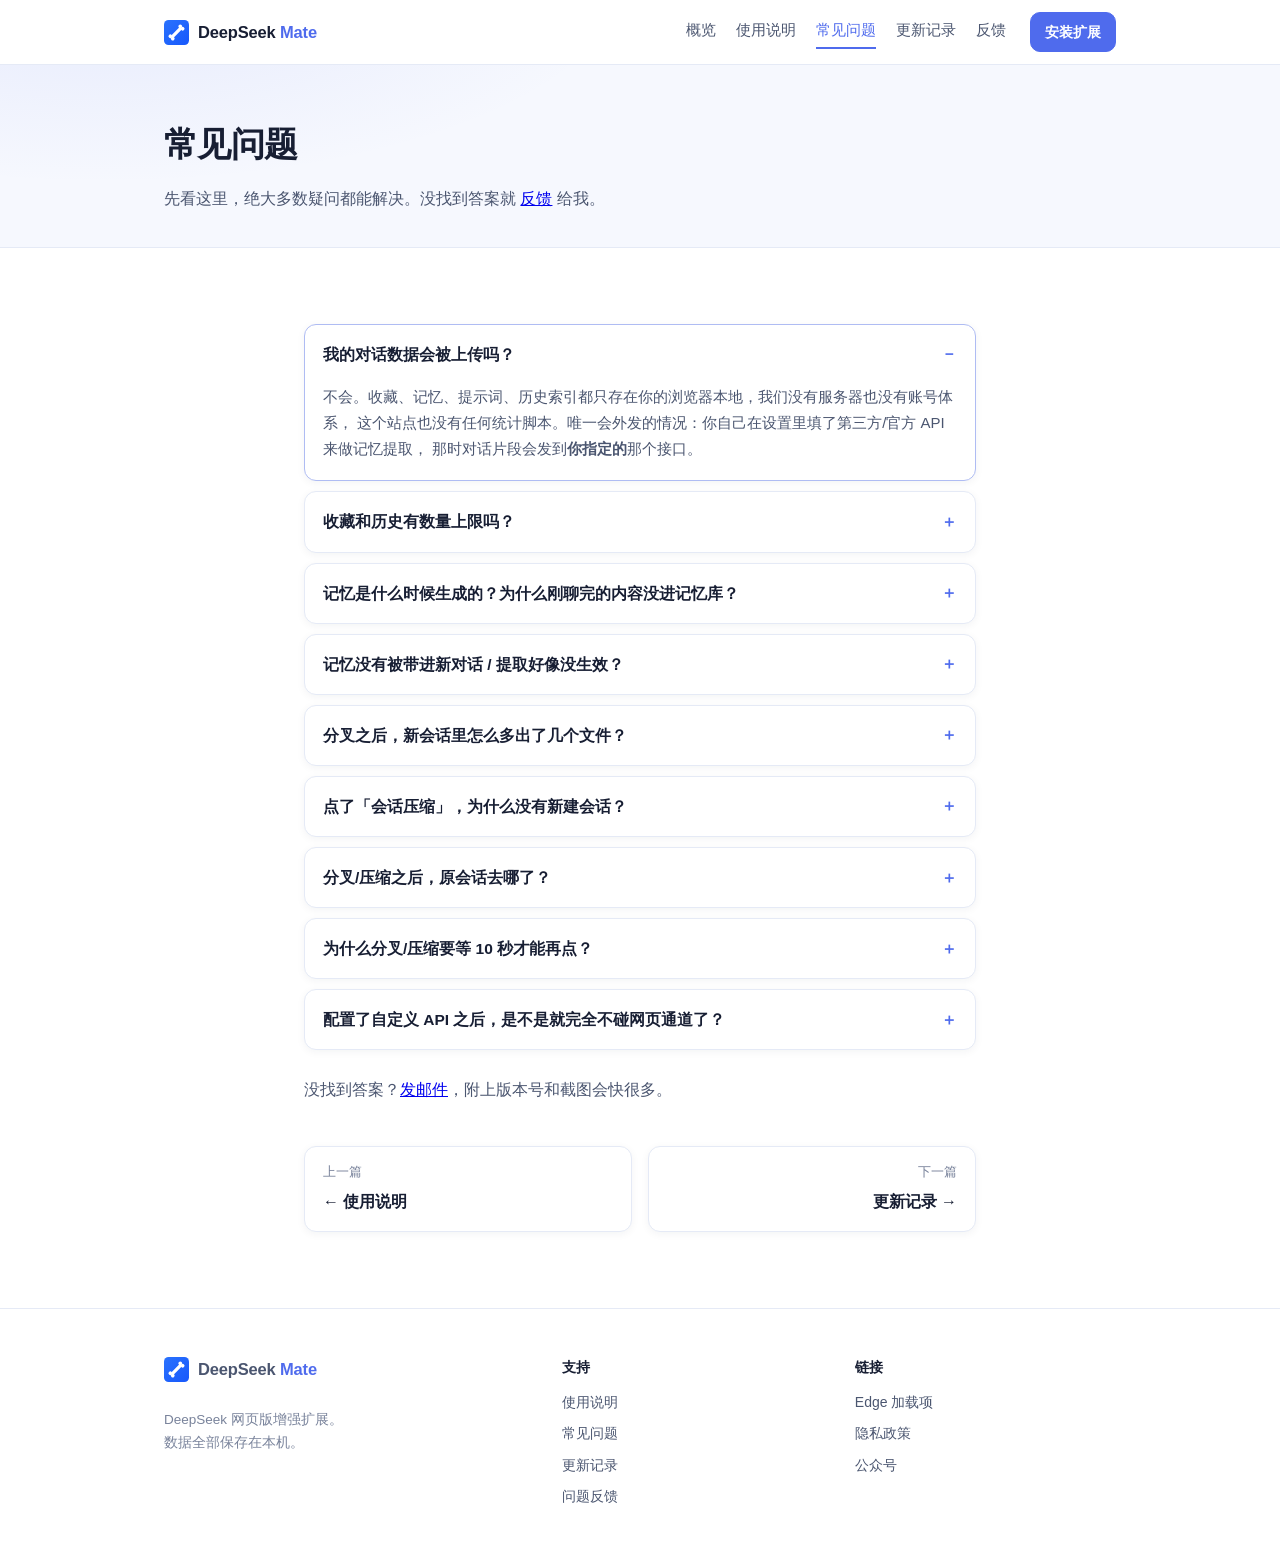
==== faq.html @ b3b19db7 "站点文案收尾：真实公众号二维码、反馈邮箱、精简页尾 - 公众号二维码换成真实图（344×344 PNG，保留 quiet zone 未裁剪） - 反馈邮箱 deepseekmate2026@163.c" ====
<!DOCTYPE html>
<html lang="zh-CN">
<head>
<meta charset="utf-8">
<meta name="viewport" content="width=device-width, initial-scale=1">
<title>常见问题 — DeepSeek Mate</title>
<meta name="description" content="DeepSeek Mate 常见问题：数据是否上传、付费、同步条数、上限、记忆不生效、附件、压缩、账号风控等。">
<link rel="icon" type="image/svg+xml" href="assets/logo.svg">
<link rel="stylesheet" href="style.css">
</head>
<body>

<header class="site-header">
  <div class="wrap header-inner">
    <a class="brand" href="index.html">
      <img class="brand-mark" src="assets/logo.svg" alt="" width="26" height="26" decoding="async">
      <span class="brand-name">DeepSeek <b>Mate</b></span>
    </a>
    <nav class="site-nav">
      <a href="index.html">概览</a>
      <a href="guide.html">使用说明</a>
      <a href="faq.html" class="active">常见问题</a>
      <a href="changelog.html">更新记录</a>
      <a href="index.html#feedback">反馈</a>
    </nav>
    <a class="btn btn--primary btn--sm nav-cta"
       href="https://microsoftedge.microsoft.com/addons/detail/deepseek-mate/obldeakoojcpjagdhpnipjaepcakjmec"
       target="_blank" rel="noopener">安装扩展</a>
  </div>
</header>

<main>

  <div class="page-header">
    <div class="wrap">
      <h1>常见问题</h1>
      <p>先看这里，绝大多数疑问都能解决。没找到答案就 <a href="index.html#feedback">反馈</a> 给我。</p>
    </div>
  </div>

  <section class="section">
    <div class="wrap narrow">

      <div class="faq">

        <details open>
          <summary>我的对话数据会被上传吗？</summary>
          <p>不会。收藏、记忆、提示词、历史索引都只存在你的浏览器本地，我们没有服务器也没有账号体系，
          这个站点也没有任何统计脚本。唯一会外发的情况：你自己在设置里填了第三方/官方 API 来做记忆提取，
          那时对话片段会发到<strong>你指定的</strong>那个接口。</p>
        </details>

        <details>
          <summary>收藏和历史有数量上限吗？</summary>
          <p>收藏 1000 条；本地历史索引 2000 条。都是本地存储的限制，超出时会优先淘汰最旧的记录，
          并且会在设置页的状态里说明。</p>
          <p>另外同步是<strong>分页</strong>的：DeepSeek 服务端每页给 100 条，扩展会自动翻页继续拉，
          所以不会"只同步到 100 条"。</p>
        </details>

        <details>
          <summary>记忆是什么时候生成的？为什么刚聊完的内容没进记忆库？</summary>
          <p>记忆是<strong>异步</strong>生成的，分两步，都不是"边聊边立刻入库"：</p>
          <p><strong>① 提炼</strong>：手动点 <code>⋯</code> →「记忆提取」，或开启「自动提取」
          （默认关闭，在你空闲一段时间后才触发）。这一步本质是让模型把这段对话读一遍再给出结论，
          要跑几秒到几十秒 —— 即使选了"自动"，也只是<strong>到点才发起</strong>，不是即时执行。</p>
          <p><strong>② 写入</strong>：提炼返回之后，才会写进本机的记忆库。</p>
          <p>所以刚聊完的内容不会马上出现在记忆里。另外「新对话自动带上记忆」带的是
          <strong>记忆库里已有的</strong>记忆，不是当前这段对话的内容。想立刻看到效果，
          就手动点一次「记忆提取」，等提示出现结果后再去记忆页看。</p>
        </details>

        <details>
          <summary>记忆没有被带进新对话 / 提取好像没生效？</summary>
          <p>按顺序看三处：① 功能选项里的「记忆功能」总开关；② 记忆设置里的「自动注入记忆」；
          ③ 这条记忆是否在记忆库里（记忆页会标出「从未被带出」）。</p>
          <p>另外网页通道的自动提取会受风控影响，需要稳定运行的话建议配置自己的 API。
          手动提取失败时会有明确提示（不会静默）。</p>
        </details>

        <details>
          <summary>分叉之后，新会话里怎么多出了几个文件？</summary>
          <p>这是「附件边界」的问题：从一个非最后轮的回答处分支时，旧版本会把分支点之后那几轮上传的附件
          也一起带过去。已在后续版本修复（只带分支点及之前用到的附件）。</p>
        </details>

        <details>
          <summary>点了「会话压缩」，为什么没有新建会话？</summary>
          <p>1.1.0 之前的版本有这个问题（判断"回复是否生成完"用错了依据），1.1.0 已修复。
          如果你还遇到，请带上版本号和截图反馈。</p>
        </details>

        <details>
          <summary>分叉/压缩之后，原会话去哪了？</summary>
          <p>默认<strong>原样保留、不动</strong>。压缩时可选三种去向：不挪动 / 归入「临时会话」分组
          （约 45 分钟后自动清理）/ 归入「归档」分组（保留）。分叉出来的新会话标题带「【分叉】」前缀。</p>
        </details>

        <details>
          <summary>为什么分叉/压缩要等 10 秒才能再点？</summary>
          <p>因为这些动作会真的在你账号里新建会话、发消息、改标题。连续快速操作最容易被判定为脚本行为，
          所以我们加了流控：基础间隔 10 秒，连续操作自动拉长到 30 / 60 秒，同一个对话 60 秒内不能重复操作。
          被拦下时提示会告诉你还要等几秒。</p>
        </details>

        <details>
          <summary>配置了自定义 API 之后，是不是就完全不碰网页通道了？</summary>
          <p>不是。<strong>「记忆提取」和「会话压缩的摘要」</strong>会改走你配的 API —— 这两段不走网页、
          不进风控、也不产生临时会话。</p>
          <p><strong>分叉</strong>本身不需要模型，但它要在你账号里建会话、发消息、改标题，所以只能走网页通道；
          <strong>压缩</strong>最后"建会话 + 发消息 + 改名"也仍然是网页写操作（没配 API 时，摘要还会退回到
          "在会话里就地提问"，那一次提问也走网页模型）。</p>
          <p>所以配 API 能让最频繁的后台任务（提取）彻底安全；分叉 / 压缩仍受操作间隔保护，按需使用、别连续猛点。</p>
          <p>另外：Base URL / API Key / 模型<strong>三项填全才会生效</strong>，填不全时会自动回落到网页通道。</p>
        </details>

      </div>

      <p class="section-sub" style="margin-top:26px">
        没找到答案？<a href="index.html#feedback">发邮件</a>，附上版本号和截图会快很多。
      </p>

      <div class="pager">
        <a href="guide.html"><span class="label">上一篇</span>← 使用说明</a>
        <a class="next" href="changelog.html"><span class="label">下一篇</span>更新记录 →</a>
      </div>
    </div>
  </section>

</main>

<footer class="site-footer">
  <div class="wrap">
    <div class="footer-cols">
      <div>
        <a class="brand" href="index.html">
          <img class="brand-mark" src="assets/logo.svg" alt="" width="26" height="26" decoding="async">
          <span class="brand-name">DeepSeek <b>Mate</b></span>
        </a>
        <p class="muted">DeepSeek 网页版增强扩展。<br>数据全部保存在本机。</p>
      </div>
      <div>
        <h4>支持</h4>
        <ul>
          <li><a href="guide.html">使用说明</a></li>
          <li><a href="faq.html">常见问题</a></li>
          <li><a href="changelog.html">更新记录</a></li>
          <li><a href="index.html#feedback">问题反馈</a></li>
        </ul>
      </div>
      <div>
        <h4>链接</h4>
        <ul>
          <li><a href="https://microsoftedge.microsoft.com/addons/detail/deepseek-mate/obldeakoojcpjagdhpnipjaepcakjmec" target="_blank" rel="noopener">Edge 加载项</a></li>
          <li><a href="privacy.html">隐私政策</a></li>
          <li><a href="index.html#wechat">公众号</a></li>
        </ul>
      </div>
    </div>

  </div>
</footer>

</body>
</html>
---- style.css ----
/* ==========================================================================
   DeepSeek Mate · 帮助与使用说明页
   · 纯静态：不引外部字体 / CDN / 统计脚本
   · 品牌色与扩展一致：#4F6BED
   ========================================================================== */

:root {
  --brand: #4F6BED;
  --brand-dark: #3A55D9;
  --brand-soft: rgba(79, 107, 237, .10);
  --brand-softer: rgba(79, 107, 237, .05);
  --ink: #171E33;
  --ink-2: #4B5670;
  --ink-3: #79839B;
  --bg: #FFFFFF;
  --bg-2: #F6F8FE;
  --line: #E5EAF6;
  --card: #FFFFFF;
  --shadow-sm: 0 2px 8px rgba(23, 30, 51, .05);
  --shadow: 0 10px 30px rgba(23, 30, 51, .09);
  --shadow-lg: 0 22px 60px rgba(23, 30, 51, .16);
  --radius: 16px;
  --maxw: 1000px;
  --maxw-narrow: 720px;
}

@media (prefers-color-scheme: dark) {
  :root {
    --ink: #E9EDF9;
    --ink-2: #B0BAD2;
    --ink-3: #838FAC;
    --bg: #0F131C;
    --bg-2: #141926;
    --line: #242B3B;
    --card: #171D2A;
    --brand-soft: rgba(108, 138, 255, .16);
    --brand-softer: rgba(108, 138, 255, .08);
    --shadow-sm: 0 2px 8px rgba(0, 0, 0, .3);
    --shadow: 0 10px 30px rgba(0, 0, 0, .35);
    --shadow-lg: 0 22px 60px rgba(0, 0, 0, .5);
  }
}

* { box-sizing: border-box; }
html { scroll-behavior: smooth; scroll-padding-top: 76px; }

body {
  margin: 0;
  background: var(--bg);
  color: var(--ink);
  font: 16px/1.75 -apple-system, BlinkMacSystemFont, "Segoe UI", "PingFang SC",
        "Hiragino Sans GB", "Microsoft YaHei", sans-serif;
  -webkit-font-smoothing: antialiased;
}

img { max-width: 100%; }

.wrap { max-width: var(--maxw); margin: 0 auto; padding: 0 24px; }
.wrap.narrow { max-width: var(--maxw-narrow); }

/* ---------- header ---------- */
.site-header {
  position: sticky; top: 0; z-index: 30;
  background: color-mix(in srgb, var(--bg) 86%, transparent);
  backdrop-filter: saturate(1.3) blur(12px);
  border-bottom: 1px solid var(--line);
}

.header-inner {
  display: flex; align-items: center; gap: 20px;
  height: 64px;
}

.brand {
  display: inline-flex; align-items: center; gap: 9px;
  color: var(--ink); text-decoration: none;
  font-weight: 700; font-size: 16.5px; letter-spacing: -.01em;
  white-space: nowrap;
}

.brand b { color: var(--brand); }

.brand-mark { width: 25px; height: 25px; color: var(--brand); flex: 0 0 auto; }

.site-nav { display: flex; gap: 20px; margin-left: auto; font-size: 14.5px; }

.site-nav a {
  color: var(--ink-2); text-decoration: none; padding: 3px 0;
  border-bottom: 2px solid transparent; transition: color .15s, border-color .15s;
}

.site-nav a:hover { color: var(--brand); border-bottom-color: var(--brand); }

.nav-cta { margin-left: 4px; }

/* ---------- buttons ---------- */
.btn {
  display: inline-flex; align-items: center; justify-content: center; gap: 6px;
  padding: 10px 18px; border-radius: 10px;
  border: 1px solid var(--line); background: var(--card); color: var(--ink);
  text-decoration: none; font-size: 15px; font-weight: 600;
  transition: transform .06s ease, border-color .15s, background .15s, color .15s;
  white-space: nowrap;
}

.btn:hover { border-color: var(--brand); color: var(--brand); }
.btn:active { transform: translateY(1px); }

.btn--primary { background: var(--brand); border-color: var(--brand); color: #fff; }
.btn--primary:hover { background: var(--brand-dark); border-color: var(--brand-dark); color: #fff; }

.btn--sm { padding: 7px 14px; font-size: 14px; }
.btn--lg { padding: 13px 24px; font-size: 16px; border-radius: 12px; }

/* ---------- hero ---------- */
.hero {
  padding: 66px 0 54px;
  background:
    radial-gradient(820px 380px at 12% -18%, var(--brand-soft), transparent 68%),
    radial-gradient(700px 340px at 96% -6%, var(--brand-softer), transparent 70%);
  border-bottom: 1px solid var(--line);
}

.hero-grid {
  display: grid;
  grid-template-columns: minmax(0, 1.02fr) minmax(0, 1fr);
  gap: 46px;
  align-items: center;
}

.eyebrow {
  margin: 0 0 14px;
  font-size: 13.5px; font-weight: 700; letter-spacing: .04em;
  color: var(--brand);
  text-transform: uppercase;
}

.hero h1 {
  margin: 0 0 18px;
  font-size: clamp(28px, 3.6vw, 42px);
  line-height: 1.28;
  letter-spacing: -.02em;
}

.hero-sub {
  margin: 0 0 28px;
  color: var(--ink-2);
  font-size: 16.5px;
  line-height: 1.85;
}

.hero-actions { display: flex; flex-wrap: wrap; gap: 12px; }

.social-proof {
  margin: 20px 0 0;
  font-size: 14px;
  color: var(--ink-3);
}

.social-proof b { color: var(--ink); }

.stars { color: #F5A623; letter-spacing: .08em; margin-right: 4px; }

.hero-shot img {
  display: block; width: 100%; height: auto;
  border-radius: 18px;
  border: 1px solid var(--line);
  box-shadow: var(--shadow-lg);
  background: #fff;
}

/* ---------- sections ---------- */
.section { padding: 76px 0; }
.section--alt { background: var(--bg-2); border-top: 1px solid var(--line); border-bottom: 1px solid var(--line); }

.section-title { margin: 0 0 10px; font-size: clamp(22px, 2.6vw, 29px); letter-spacing: -.015em; }
.section-title.center { text-align: center; }

.section-sub { margin: 0 0 42px; color: var(--ink-2); }
.section-sub.center { text-align: center; }

/* ---------- 开发者的一封信 ---------- */
.letter {
  background: var(--card);
  border: 1px solid var(--line);
  border-radius: var(--radius);
  padding: 30px 32px;
  box-shadow: var(--shadow-sm);
}

.letter-head {
  display: flex; align-items: center; gap: 14px;
  padding-bottom: 18px; margin-bottom: 18px;
  border-bottom: 1px dashed var(--line);
}

.avatar-wrap { position: relative; width: 48px; height: 48px; flex: 0 0 auto; }

.avatar {
  width: 48px; height: 48px; border-radius: 50%;
  object-fit: cover;
  border: 1px solid var(--line);
  background: var(--bg-2);
}

.avatar--fallback {
  display: none; place-items: center;
  background: var(--brand); color: #fff; font-weight: 800; font-size: 20px;
  border: none;
}

.avatar-wrap.no-img .avatar--fallback { display: grid; }

.letter-head strong { display: block; font-size: 15.5px; }
.letter-head .muted { font-size: 13px; }

.letter-body p { margin: 0 0 15px; color: var(--ink-2); font-size: 16px; line-height: 1.9; }
.letter-body p:last-child { margin-bottom: 0; }
.letter-body strong { color: var(--ink); }

.letter-sign { color: var(--ink-3) !important; font-size: 15px !important; }

/* ---------- 功能交替图文 ---------- */
.feature-row {
  display: grid;
  grid-template-columns: minmax(0, 1fr) minmax(0, 1fr);
  gap: 48px;
  align-items: center;
  padding: 44px 0;
  border-top: 1px solid var(--line);
}

.feature-row:first-of-type { border-top: none; padding-top: 8px; }

.feature-row--flip .feature-copy { order: 2; }
.feature-row--flip .shot,
.feature-row--flip .shot-pair { order: 1; }

.feature-kicker {
  display: inline-block;
  font-size: 12.5px; font-weight: 800; letter-spacing: .05em;
  color: var(--brand);
  background: var(--brand-soft);
  padding: 3px 10px; border-radius: 999px;
  margin-bottom: 12px;
}

.feature-copy h3 { margin: 0 0 12px; font-size: 22px; line-height: 1.4; letter-spacing: -.01em; }
.feature-copy p { margin: 0 0 14px; color: var(--ink-2); }

.ticks { margin: 14px 0 0; padding: 0; list-style: none; }
.ticks li { position: relative; padding-left: 24px; margin: 9px 0; color: var(--ink-2); font-size: 15.5px; }
.ticks li::before {
  content: "✓"; position: absolute; left: 0; top: 0;
  color: var(--brand); font-weight: 800;
}

/* ---------- 截图卡片 ---------- */
.shot {
  margin: 0;
  background: var(--card);
  border: 1px solid var(--line);
  border-radius: 14px;
  overflow: hidden;
  box-shadow: var(--shadow);
}

.shot img { display: block; width: 100%; height: auto; }

.shot figcaption {
  padding: 10px 14px;
  font-size: 13px;
  color: var(--ink-3);
  border-top: 1px solid var(--line);
  background: var(--bg-2);
}

/* 侧边栏这种窄截图，限制宽度别被拉得过大 */
.shot--panel { max-width: 420px; }
.shot--panel figcaption { text-align: center; }

.shot-pair { display: grid; gap: 16px; }
.shot-pair .shot:last-child { box-shadow: var(--shadow-sm); }

/* ---------- 使用说明 ---------- */
.steps { list-style: none; margin: 0; padding: 0; counter-reset: step; }

.step {
  display: grid;
  grid-template-columns: 46px minmax(0, 1fr);
  gap: 20px;
  padding: 26px 0;
  border-top: 1px solid var(--line);
}

.step:first-child { border-top: none; }

.step-num {
  width: 40px; height: 40px; border-radius: 50%;
  display: grid; place-items: center;
  background: var(--brand); color: #fff;
  font-weight: 800; font-size: 16px;
  box-shadow: 0 4px 12px rgba(79, 107, 237, .3);
}

.step-body h3 { margin: 2px 0 8px; font-size: 19px; }
.step-body p { margin: 0 0 14px; color: var(--ink-2); }
.step-body .shot { margin: 16px 0 4px; }
.step-body .shot--panel { max-width: 400px; }

.callout {
  background: var(--brand-softer);
  border-left: 3px solid var(--brand);
  border-radius: 0 10px 10px 0;
  padding: 14px 16px;
  font-size: 15px;
  color: var(--ink-2) !important;
}

/* 推荐块（比普通 callout 更醒目一点） */
.callout--rec {
  background: var(--brand-soft);
  border: 1px solid color-mix(in srgb, var(--brand) 26%, var(--line));
  border-left: 3px solid var(--brand);
  border-radius: 0 12px 12px 0;
  margin: 18px 0 14px;
}

.callout--rec > strong {
  display: block;
  margin-bottom: 6px;
  color: var(--ink);
  font-size: 15.5px;
}

.callout--rec p { margin: 6px 0 10px; }

.callout--rec .ticks { margin: 0; }
.callout--rec .ticks li { font-size: 14.5px; margin: 6px 0; }

/* ---------- 通用卡片 ---------- */
.card {
  background: var(--card);
  border: 1px solid var(--line);
  border-radius: var(--radius);
  padding: 24px 26px;
  margin-bottom: 18px;
  box-shadow: var(--shadow-sm);
}

.card h3 { margin: 0 0 8px; font-size: 18px; }
.card p { margin: 8px 0; color: var(--ink-2); }

.grid-2 { display: grid; grid-template-columns: repeat(2, minmax(0, 1fr)); gap: 18px; }

.tips ol { margin: 10px 0 0; padding-left: 22px; color: var(--ink-2); }
.tips li { margin: 7px 0; }

/* ---------- FAQ ---------- */
.faq details {
  background: var(--card);
  border: 1px solid var(--line);
  border-radius: 12px;
  margin-bottom: 10px;
  overflow: hidden;
  box-shadow: var(--shadow-sm);
}

.faq details[open] { border-color: color-mix(in srgb, var(--brand) 36%, var(--line)); }

.faq summary {
  cursor: pointer;
  padding: 16px 46px 16px 18px;
  font-weight: 600;
  font-size: 15.5px;
  list-style: none;
  position: relative;
}

.faq summary::-webkit-details-marker { display: none; }

.faq summary::after {
  content: "＋";
  position: absolute; right: 18px; top: 50%; transform: translateY(-50%);
  color: var(--brand); font-weight: 700;
}

.faq details[open] summary::after { content: "－"; }

.faq details > p {
  margin: 0; padding: 0 18px 18px;
  color: var(--ink-2); font-size: 15px;
}

/* ---------- 更新记录 ---------- */
.changelog header { display: flex; align-items: center; gap: 10px; margin-bottom: 4px; }
.changelog header h3 { margin: 0; }
.changelog ul { margin: 10px 0 0; padding-left: 20px; color: var(--ink-2); }
.changelog li { margin: 7px 0; }

.pill {
  font-size: 12px; font-weight: 800;
  padding: 2px 9px; border-radius: 999px;
  background: var(--brand-soft); color: var(--brand);
}

.pill--dev { background: rgba(238, 156, 36, .16); color: #C47A17; }
.pill--muted { background: rgba(127, 135, 155, .14); color: var(--ink-3); }

/* ---------- 公众号 ---------- */
.wechat {
  display: grid;
  grid-template-columns: minmax(0, 1fr) 220px;
  gap: 28px;
  align-items: center;
}

.qr { margin: 0; text-align: center; }
.qr img {
  display: block; margin: 0 auto 8px;
  border-radius: 12px; border: 1px solid var(--line); background: #fff;
}
.qr figcaption { font-size: 13px; color: var(--ink-3); }

/* ---------- 底部 CTA ---------- */
.cta-band {
  margin-top: 26px;
  padding: 46px 28px;
  border-radius: 20px;
  text-align: center;
  color: #fff;
  background: linear-gradient(135deg, #5B79F5 0%, #3A55D9 100%);
  box-shadow: var(--shadow);
}

.cta-band h2 { margin: 0 0 10px; font-size: clamp(21px, 2.6vw, 27px); }
.cta-band p { margin: 0 0 22px; color: rgba(255, 255, 255, .88); }
.cta-band .btn {
  background: #fff; color: var(--brand-dark); border-color: #fff;
}
.cta-band .btn:hover { background: #F3F5FF; color: var(--brand-dark); }

/* ---------- footer ---------- */
.site-footer {
  padding: 46px 0 40px;
  border-top: 1px solid var(--line);
  font-size: 14px;
}

.footer-cols {
  display: grid;
  grid-template-columns: 1.4fr 1fr 1fr;
  gap: 32px;
}

.footer-cols h4 { margin: 0 0 10px; font-size: 14px; }
.footer-cols ul { list-style: none; margin: 0; padding: 0; }
.footer-cols li { margin: 7px 0; }
.footer-cols a { color: var(--ink-2); text-decoration: none; }
.footer-cols a:hover { color: var(--brand); }
.footer-cols .brand { margin-bottom: 10px; }

.footer-note { margin: 26px 0 0; padding-top: 18px; border-top: 1px solid var(--line); }

.muted { color: var(--ink-3); font-size: 13.5px; }

code {
  font-family: ui-monospace, SFMono-Regular, Menlo, Consolas, monospace;
  font-size: .92em;
  background: var(--brand-soft);
  color: var(--brand);
  padding: 1px 5px;
  border-radius: 5px;
}

.badge {
  display: inline-block;
  font-size: 11px; font-weight: 800; color: #fff;
  background: var(--brand); border-radius: 4px;
  padding: 0 5px; vertical-align: 1px;
}

/* ---------- 子页面：页头 / 目录 / 上下篇 ---------- */
.site-nav a.active { color: var(--brand); border-bottom-color: var(--brand); }

.page-header {
  padding: 50px 0 34px;
  background:
    radial-gradient(760px 300px at 8% -50%, var(--brand-soft), transparent 70%),
    var(--bg-2);
  border-bottom: 1px solid var(--line);
}

.page-header h1 {
  margin: 0 0 10px;
  font-size: clamp(24px, 3vw, 34px);
  letter-spacing: -.02em;
}

.page-header p { margin: 0; color: var(--ink-2); }

.toc {
  display: flex; flex-wrap: wrap; gap: 10px;
  margin: 22px 0 0; padding: 0; list-style: none;
}

.toc a {
  display: inline-block;
  padding: 7px 13px; border-radius: 999px;
  background: var(--card); border: 1px solid var(--line);
  color: var(--ink-2); font-size: 13.5px; font-weight: 600;
  text-decoration: none; transition: border-color .15s, color .15s;
}

.toc a:hover { border-color: var(--brand); color: var(--brand); }

.pager {
  display: grid; grid-template-columns: 1fr 1fr; gap: 16px;
  margin-top: 42px;
}

.pager a {
  display: block; padding: 15px 18px;
  border: 1px solid var(--line); border-radius: 12px;
  background: var(--card); color: var(--ink);
  text-decoration: none; font-weight: 600;
  box-shadow: var(--shadow-sm);
  transition: border-color .15s, color .15s;
}

.pager a:hover { border-color: var(--brand); color: var(--brand); }

.pager .label {
  display: block; margin-bottom: 4px;
  font-size: 12.5px; font-weight: 500; color: var(--ink-3);
}

.pager a.next { text-align: right; }

/* ---------- responsive ---------- */
@media (max-width: 960px) {
  .hero-grid { grid-template-columns: 1fr; gap: 32px; }
  .hero { padding: 46px 0 40px; }
  .hero-shot img { border-radius: 14px; }
  .br-desktop { display: none; }
}

@media (max-width: 820px) {
  .feature-row { grid-template-columns: 1fr; gap: 24px; padding: 34px 0; }
  .feature-row--flip .feature-copy { order: 1; }
  .feature-row--flip .shot,
  .feature-row--flip .shot-pair { order: 2; }
  .shot--panel { max-width: 100%; }
  .grid-2 { grid-template-columns: 1fr; }
  .wechat { grid-template-columns: 1fr; }
  .footer-cols { grid-template-columns: 1fr 1fr; }
  .site-nav { display: none; }
  .section { padding: 54px 0; }
  .letter { padding: 24px 20px; }
  .step { grid-template-columns: 34px minmax(0, 1fr); gap: 14px; }
  .step-num { width: 32px; height: 32px; font-size: 14px; }
  .pager { grid-template-columns: 1fr; }
  .pager a.next { text-align: left; }
}

@media (max-width: 520px) {
  .footer-cols { grid-template-columns: 1fr; }
  .wrap { padding: 0 18px; }
  .btn--lg { width: 100%; }
  .hero-actions { flex-direction: column; }
}
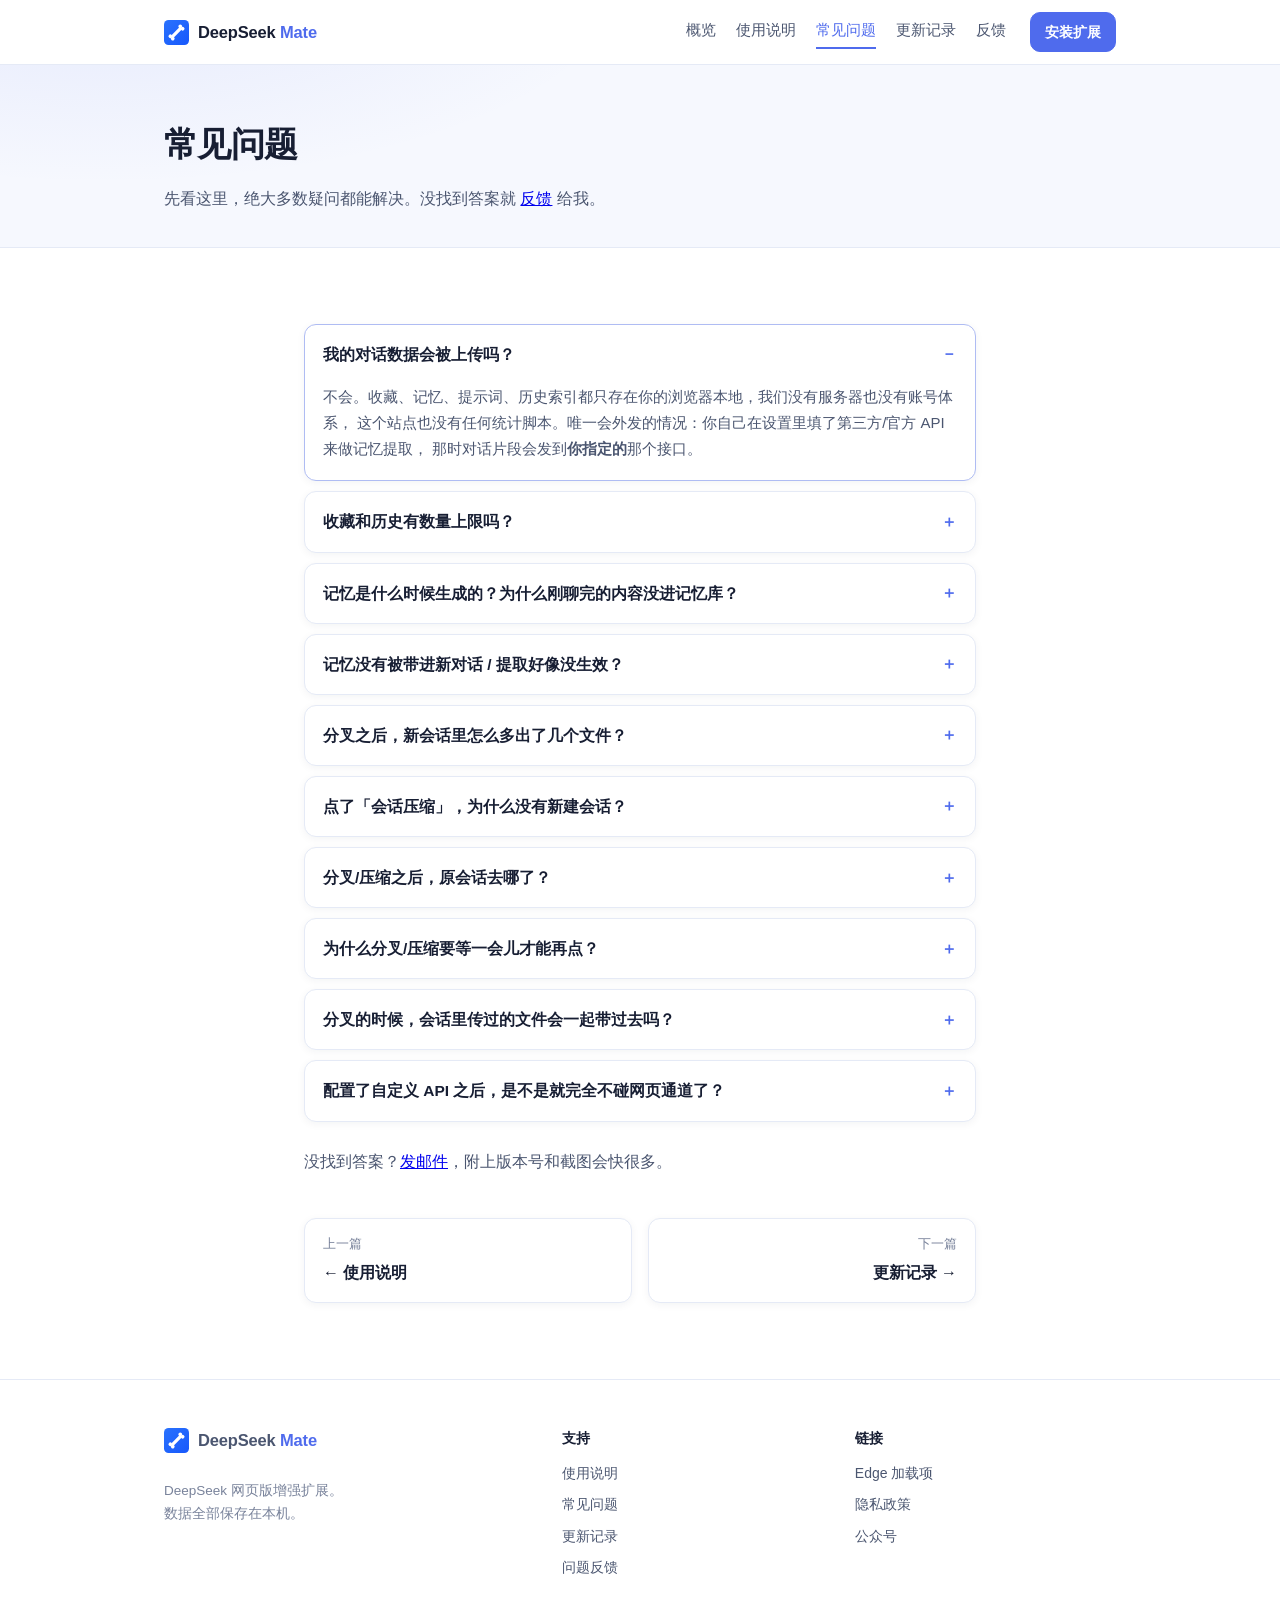
==== commit ffca4c68: "站点：使用说明补「附件也会带过去」；修正过期的流控数字（45s/90s） 用户指出：全局没提「文件也能随分叉带过去」。  - guide.html 第 6 步新增一段：附件会一起带过去，新会话第一条消" ====
--- a/faq.html
+++ b/faq.html
@@ -97,10 +97,18 @@
         </details>
 
         <details>
-          <summary>为什么分叉/压缩要等 10 秒才能再点？</summary>
+          <summary>为什么分叉/压缩要等一会儿才能再点？</summary>
           <p>因为这些动作会真的在你账号里新建会话、发消息、改标题。连续快速操作最容易被判定为脚本行为，
-          所以我们加了流控：基础间隔 10 秒，连续操作自动拉长到 30 / 60 秒，同一个对话 60 秒内不能重复操作。
-          被拦下时提示会告诉你还要等几秒。</p>
+          所以我们加了流控：基础间隔 <strong>45 秒</strong>，连续做到第 5 次起拉长到 <strong>90 秒</strong>，
+          同一个对话 60 秒内不能重复操作。被拦下时提示会告诉你还要等几秒。</p>
+          <p>如果这次在"读会话"阶段就失败（没真正发出请求），等待时间会退还，不用白等。</p>
+        </details>
+
+        <details>
+          <summary>分叉的时候，会话里传过的文件会一起带过去吗？</summary>
+          <p>会。新会话的第一条消息会直接引用原会话里用到的附件，不用重新上传。</p>
+          <p><strong>分叉</strong>只带分支点之前用到的文件 —— 如果你在分支点之后又上传过文件，
+          那些不会跟过去（这正是"从中间某一轮分支"该有的边界）。<strong>压缩</strong>则带上整段会话用到的文件。</p>
         </details>
 
         <details>
--- a/style.css
+++ b/style.css
@@ -184,9 +184,24 @@
   background: var(--card);
   border: 1px solid var(--line);
   border-radius: var(--radius);
-  padding: 30px 32px;
+  padding: 34px 34px 28px;
   box-shadow: var(--shadow-sm);
-}
+  position: relative;
+}
+
+/* 一个大的引号做装饰：让"信"看起来像信，而不是一段正文 */
+.letter::before {
+  content: "\201C";
+  position: absolute;
+  top: 2px;
+  left: 16px;
+  font: 700 62px/1 Georgia, "Times New Roman", serif;
+  color: color-mix(in srgb, var(--brand) 20%, transparent);
+  pointer-events: none;
+  user-select: none;
+}
+
+.letter-body { position: relative; }
 
 .letter-head {
   display: flex; align-items: center; gap: 14px;
@@ -218,7 +233,13 @@
 .letter-body p:last-child { margin-bottom: 0; }
 .letter-body strong { color: var(--ink); }
 
-.letter-sign { color: var(--ink-3) !important; font-size: 15px !important; }
+.letter-sign {
+  color: var(--ink-3) !important;
+  font-size: 14.5px !important;
+  text-align: right;
+  margin-top: 4px !important;
+  letter-spacing: .02em;
+}
 
 /* ---------- 功能交替图文 ---------- */
 .feature-row {
@@ -353,9 +374,6 @@
 
 .grid-2 { display: grid; grid-template-columns: repeat(2, minmax(0, 1fr)); gap: 18px; }
 
-.tips ol { margin: 10px 0 0; padding-left: 22px; color: var(--ink-2); }
-.tips li { margin: 7px 0; }
-
 /* ---------- FAQ ---------- */
 .faq details {
   background: var(--card);
@@ -421,24 +439,6 @@
   border-radius: 12px; border: 1px solid var(--line); background: #fff;
 }
 .qr figcaption { font-size: 13px; color: var(--ink-3); }
-
-/* ---------- 底部 CTA ---------- */
-.cta-band {
-  margin-top: 26px;
-  padding: 46px 28px;
-  border-radius: 20px;
-  text-align: center;
-  color: #fff;
-  background: linear-gradient(135deg, #5B79F5 0%, #3A55D9 100%);
-  box-shadow: var(--shadow);
-}
-
-.cta-band h2 { margin: 0 0 10px; font-size: clamp(21px, 2.6vw, 27px); }
-.cta-band p { margin: 0 0 22px; color: rgba(255, 255, 255, .88); }
-.cta-band .btn {
-  background: #fff; color: var(--brand-dark); border-color: #fff;
-}
-.cta-band .btn:hover { background: #F3F5FF; color: var(--brand-dark); }
 
 /* ---------- footer ---------- */
 .site-footer {
